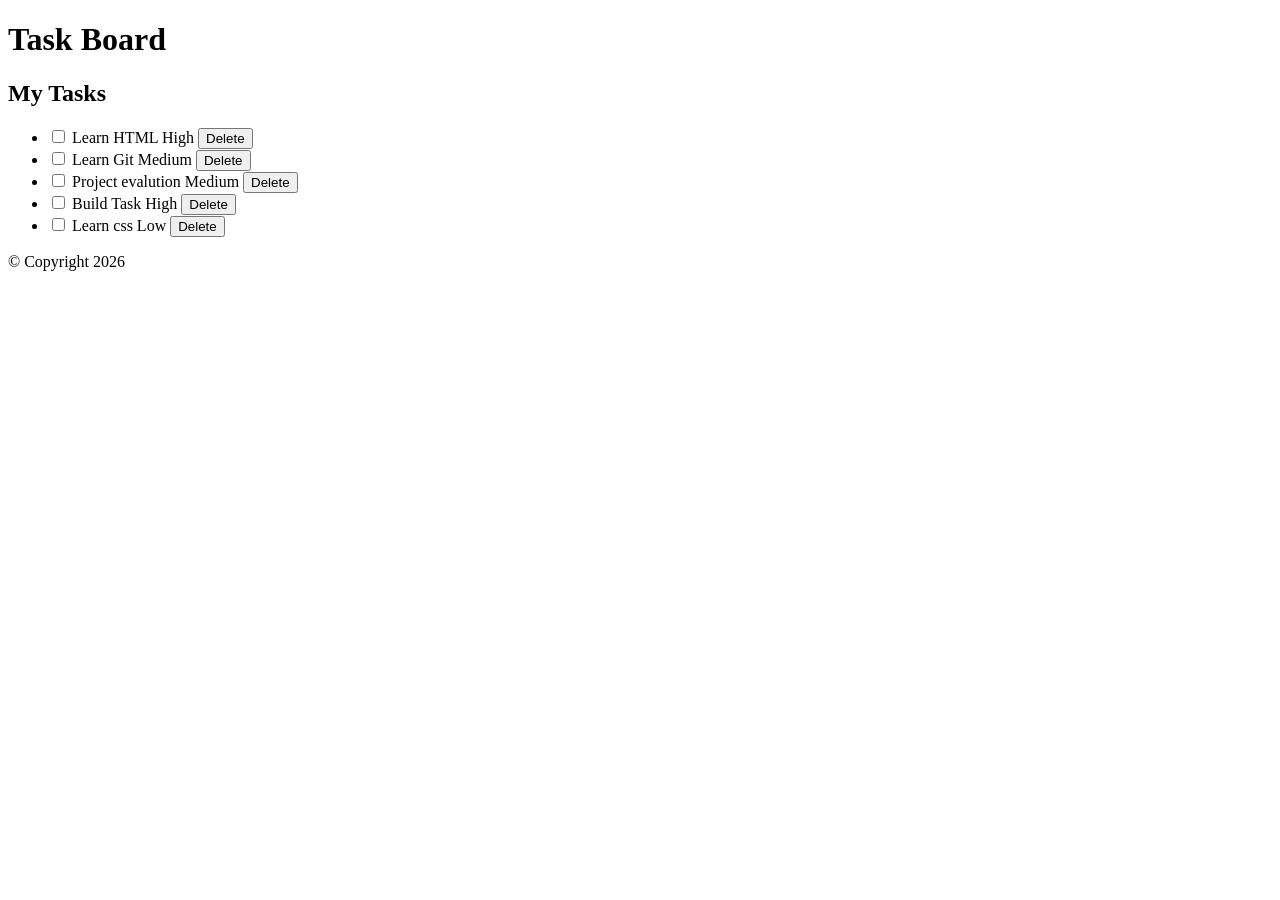
==== index.html @ bf848a1d "created header and my tasks section" ====
<!DOCTYPE html>
<html>
    <head>
        <meta name="viewport" content="width=device-width, initial-scale=1.0">
        <title>Task Board</title>
        <link rel="stylesheet" href="style.css">
    </head>
    <body>
    <header>
        <h1>Task Board</h1>
    </header>
    <main>
        <section>
            <h2>My Tasks</h2>
            <ul>
                <li>
                    <input type="checkbox" id="html">
                    <label>Learn HTML</label>
                    <span>High</span>
                    <button>Delete</button>
                </li>
                <li>
                    <input type="checkbox" id="git">
                    <label>Learn Git</label>
                    <span>Medium</span>
                    <button>Delete</button>
                </li>
                <li>
                    <input type="checkbox" id="evalution">
                    <label>Project evalution</label>
                    <span>Medium</span>
                    <button>Delete</button>
                </li>
                <li>
                    <input type="checkbox" id="task">
                    <label>Build Task</label>
                    <span>High</span>
                    <button>Delete</button>
                </li>
                <li>
                    <input type="checkbox" id="css">
                    <label>Learn css</label>
                    <span>Low</span>
                    <button>Delete</button>
                </li>
            </ul>
        </section>
       
        </main>
        <footer>&copy; Copyright 2026 </footer>
    </body>
</html>
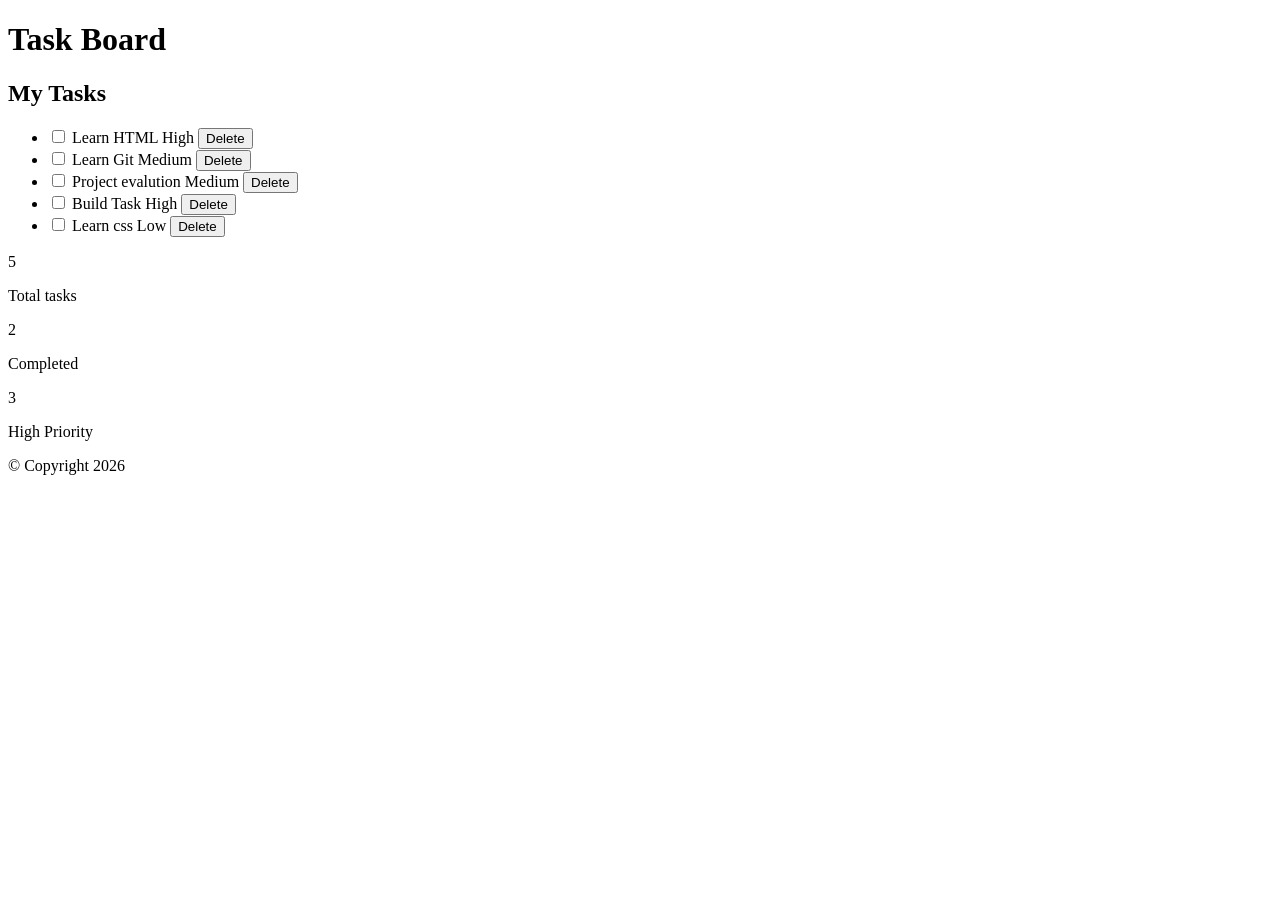
==== commit 3f052401: "implement add task form" ====
--- a/index.html
+++ b/index.html
@@ -45,7 +45,26 @@
                 </li>
             </ul>
         </section>
-       
+        <section>
+            <div class="stats-container">
+                <div class="stat-card">
+                    <span>5</span>
+                    <p>Total tasks</p>
+                </div>
+                <div class="stat-card">
+                    <span>2</span>
+                    <p>Completed</p>
+                </div>
+                <div class="stat-card">
+                    <span>3</span>
+                    <p>High Priority</p>
+                </div>
+            </div>
+        </section>
+        <section>
+            
+        </section>
+        <section></section>
         </main>
         <footer>&copy; Copyright 2026 </footer>
     </body>
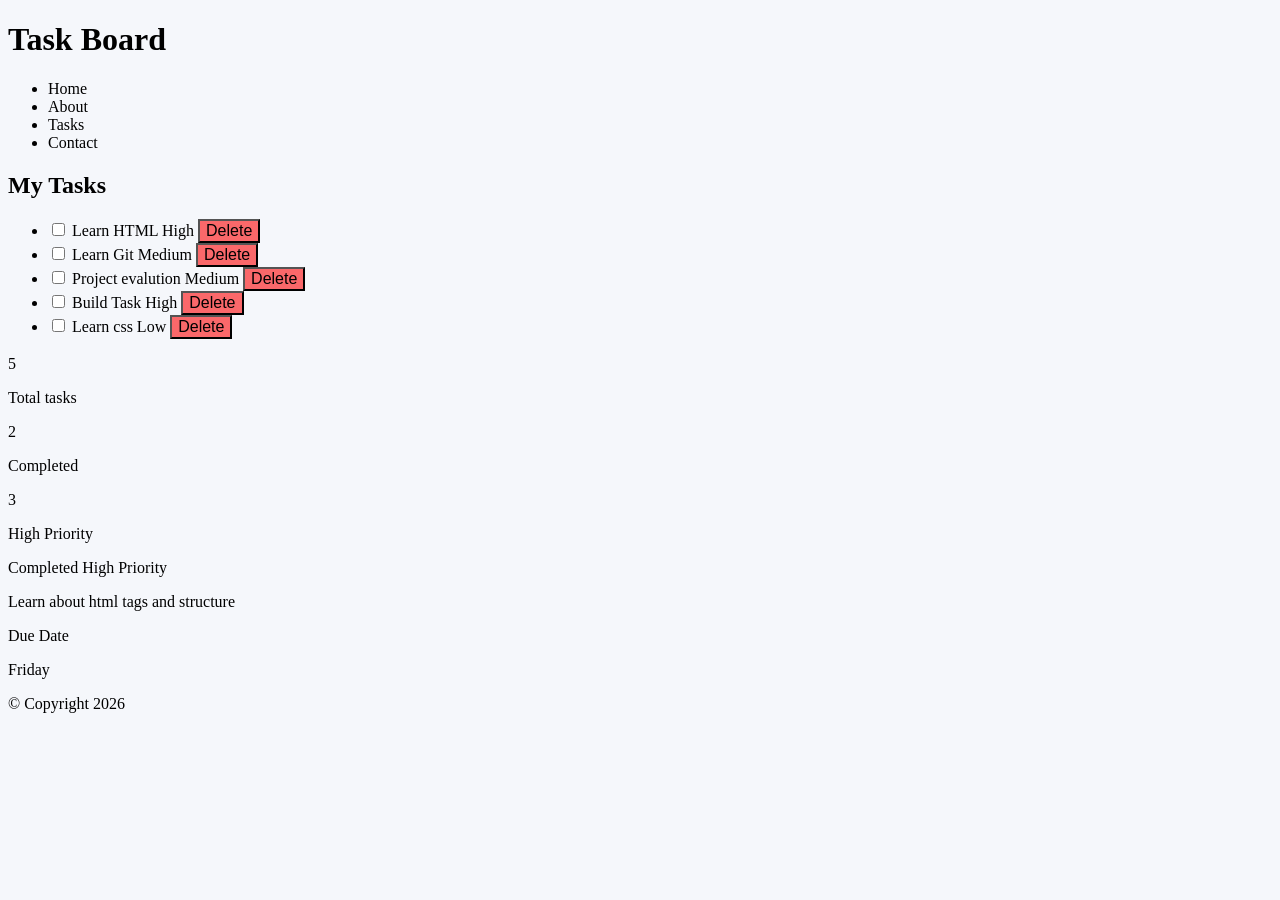
==== commit ee32b83f: "Add task statistics and details" ====
--- a/index.html
+++ b/index.html
@@ -8,6 +8,14 @@
     <body>
     <header>
         <h1>Task Board</h1>
+        <nav>
+            <ul>
+                <li>Home</li>
+                <li>About</li>
+                <li>Tasks</li>
+                <li>Contact</li>
+            </ul>
+        </nav>
     </header>
     <main>
         <section>
@@ -17,31 +25,31 @@
                     <input type="checkbox" id="html">
                     <label>Learn HTML</label>
                     <span>High</span>
-                    <button>Delete</button>
+                    <button class="dlt-btn">Delete</button>
                 </li>
                 <li>
                     <input type="checkbox" id="git">
                     <label>Learn Git</label>
                     <span>Medium</span>
-                    <button>Delete</button>
+                    <button class="dlt-btn">Delete</button>
                 </li>
                 <li>
                     <input type="checkbox" id="evalution">
                     <label>Project evalution</label>
                     <span>Medium</span>
-                    <button>Delete</button>
+                    <button class="dlt-btn">Delete</button>
                 </li>
                 <li>
                     <input type="checkbox" id="task">
                     <label>Build Task</label>
                     <span>High</span>
-                    <button>Delete</button>
+                    <button class="dlt-btn">Delete</button>
                 </li>
                 <li>
                     <input type="checkbox" id="css">
                     <label>Learn css</label>
                     <span>Low</span>
-                    <button>Delete</button>
+                    <button class="dlt-btn">Delete</button>
                 </li>
             </ul>
         </section>
@@ -62,7 +70,15 @@
             </div>
         </section>
         <section>
-            
+            <div>
+                <title>Learn HTML</title>
+                <span>Completed</span>
+                <span>High Priority</span>
+                <title>Description</title>
+                <p>Learn about html tags and structure</p>
+                <label>Due Date</label>
+                <p>Friday</p>
+            </div>
         </section>
         <section></section>
         </main>
--- a/style.css
+++ b/style.css
@@ -0,0 +1,14 @@
+body{
+    background-color: #F5F7FB;
+    color: ;
+}
+.dlt-btn{
+    background-color: rgba(255, 0, 0, 0.575);
+    font-weight: 200;
+    font-size: medium;
+
+}
+.dlt-btn:hover{
+    background-color: red;
+    font-weight: 300;
+}
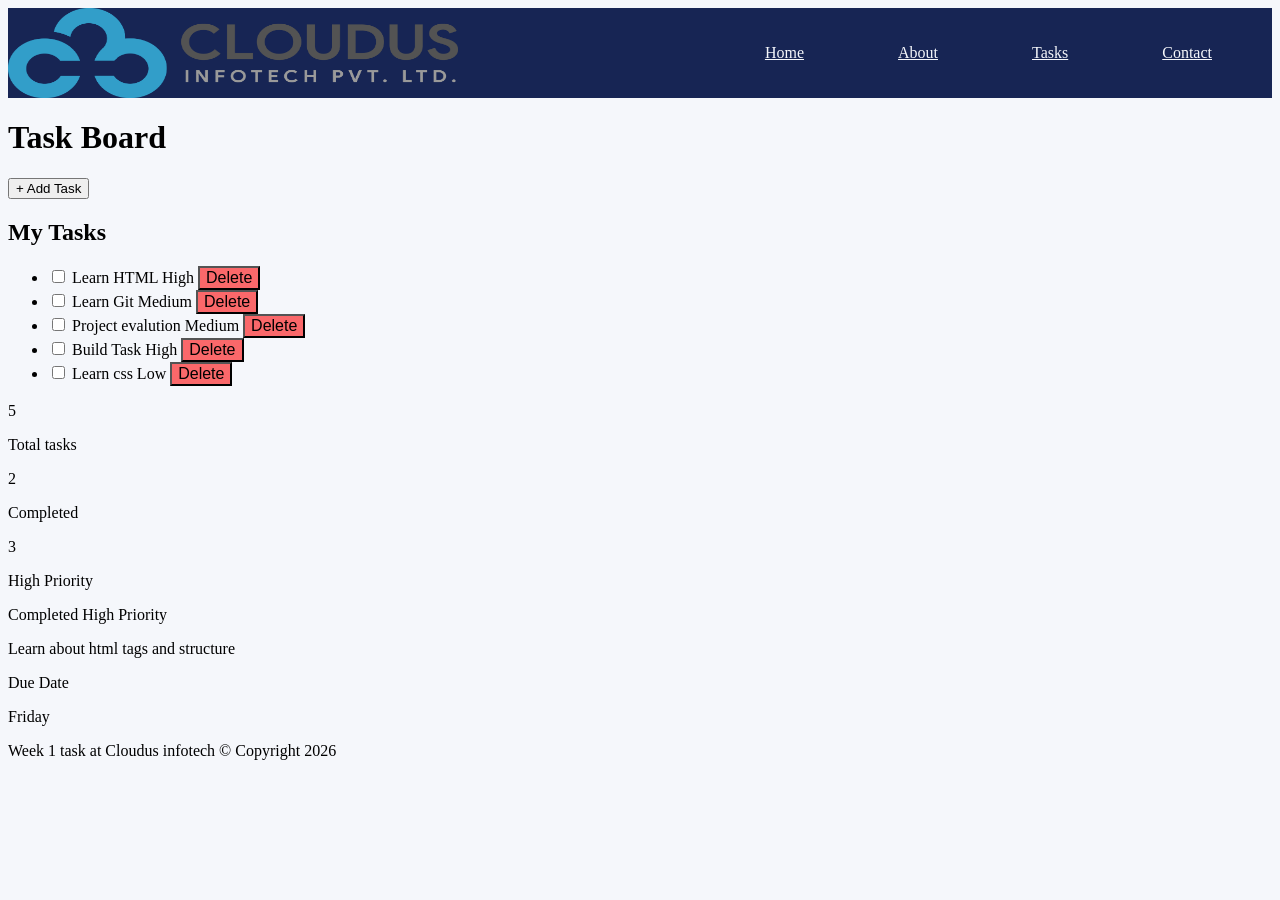
==== commit 65e4e020: "Add little css and improve structure" ====
--- a/index.html
+++ b/index.html
@@ -5,19 +5,23 @@
         <title>Task Board</title>
         <link rel="stylesheet" href="style.css">
     </head>
+    <nav class="navbar">
+            <img src="cloudus_infotech_logo.png" alt="cloudus_infotech_logo">
+               <div class="nav-link">
+                <a href="/home">Home</a>
+                <a href="/about">About</a>
+                <a href="form.html">Tasks</a>
+                <a href="/contact">Contact</a>
+                </div>
+        </nav>
     <body>
     <header>
         <h1>Task Board</h1>
-        <nav>
-            <ul>
-                <li>Home</li>
-                <li>About</li>
-                <li>Tasks</li>
-                <li>Contact</li>
-            </ul>
-        </nav>
     </header>
     <main>
+        <section>
+           <a href="form.html"><button class="add-task"> + Add Task</button></a>
+        </section>
         <section>
             <h2>My Tasks</h2>
             <ul>
@@ -80,8 +84,7 @@
                 <p>Friday</p>
             </div>
         </section>
-        <section></section>
         </main>
-        <footer>&copy; Copyright 2026 </footer>
+        <footer> Week 1 task at Cloudus infotech &copy; Copyright 2026 </footer>
     </body>
 </html>
--- a/style.css
+++ b/style.css
@@ -1,6 +1,23 @@
 body{
     background-color: #F5F7FB;
-    color: ;
+}
+.navbar{
+    display: flex;
+    justify-content: space-between;
+    align-items: center;
+    
+}
+.nav-link a{
+    color: #F5F7FB;
+    margin-right: 30px;
+    display: inline;
+    padding: 30px;
+    justify-content: space-evenly;
+    align-items: center;
+}
+img{
+    height: 10vh;
+    width: 50vh;
 }
 .dlt-btn{
     background-color: rgba(255, 0, 0, 0.575);
@@ -11,4 +28,67 @@
 .dlt-btn:hover{
     background-color: red;
     font-weight: 300;
-}+}
+.main{
+    display: flex;
+    justify-content: center;
+    align-items: center;
+    height: 100vh;
+}
+form{
+    padding: 12px;
+    border: 7px #d8dfe8 solid;
+    border-radius: 12px;
+    justify-content: space-evenly;
+    background-color: #F5F7FB;
+}
+.form-field{
+    padding: 12px;
+    margin-left: 30px;
+}
+.form-title{
+    color: #1E293B;
+    text-align: center;
+}
+.form.label{
+    padding: 50px;
+    margin-bottom: 10px;
+    justify-content: space-around;
+}
+input[type=text]{
+    width: 60%;
+    display: inline-block;
+}
+.ts-radio{
+    width: 70%;
+    display:inline-block;
+}
+.ts-priority{
+    width: 70%;
+    display:inline-block;
+}
+.form-btn{
+    padding: 12px;
+    margin: 30px;
+    display: flex;
+    justify-content: space-evenly;
+    align-items: center;
+}
+.reset{
+    padding: 2px;
+    border-radius: 5px;
+}
+.submit{
+    padding: 2px;
+    border-radius: 5px;
+}
+.submit:hover{
+    color: #3730A3;
+}
+.reset:hover{
+    color:#3730A3;
+}
+nav{
+    background-color: #172554;
+}
+
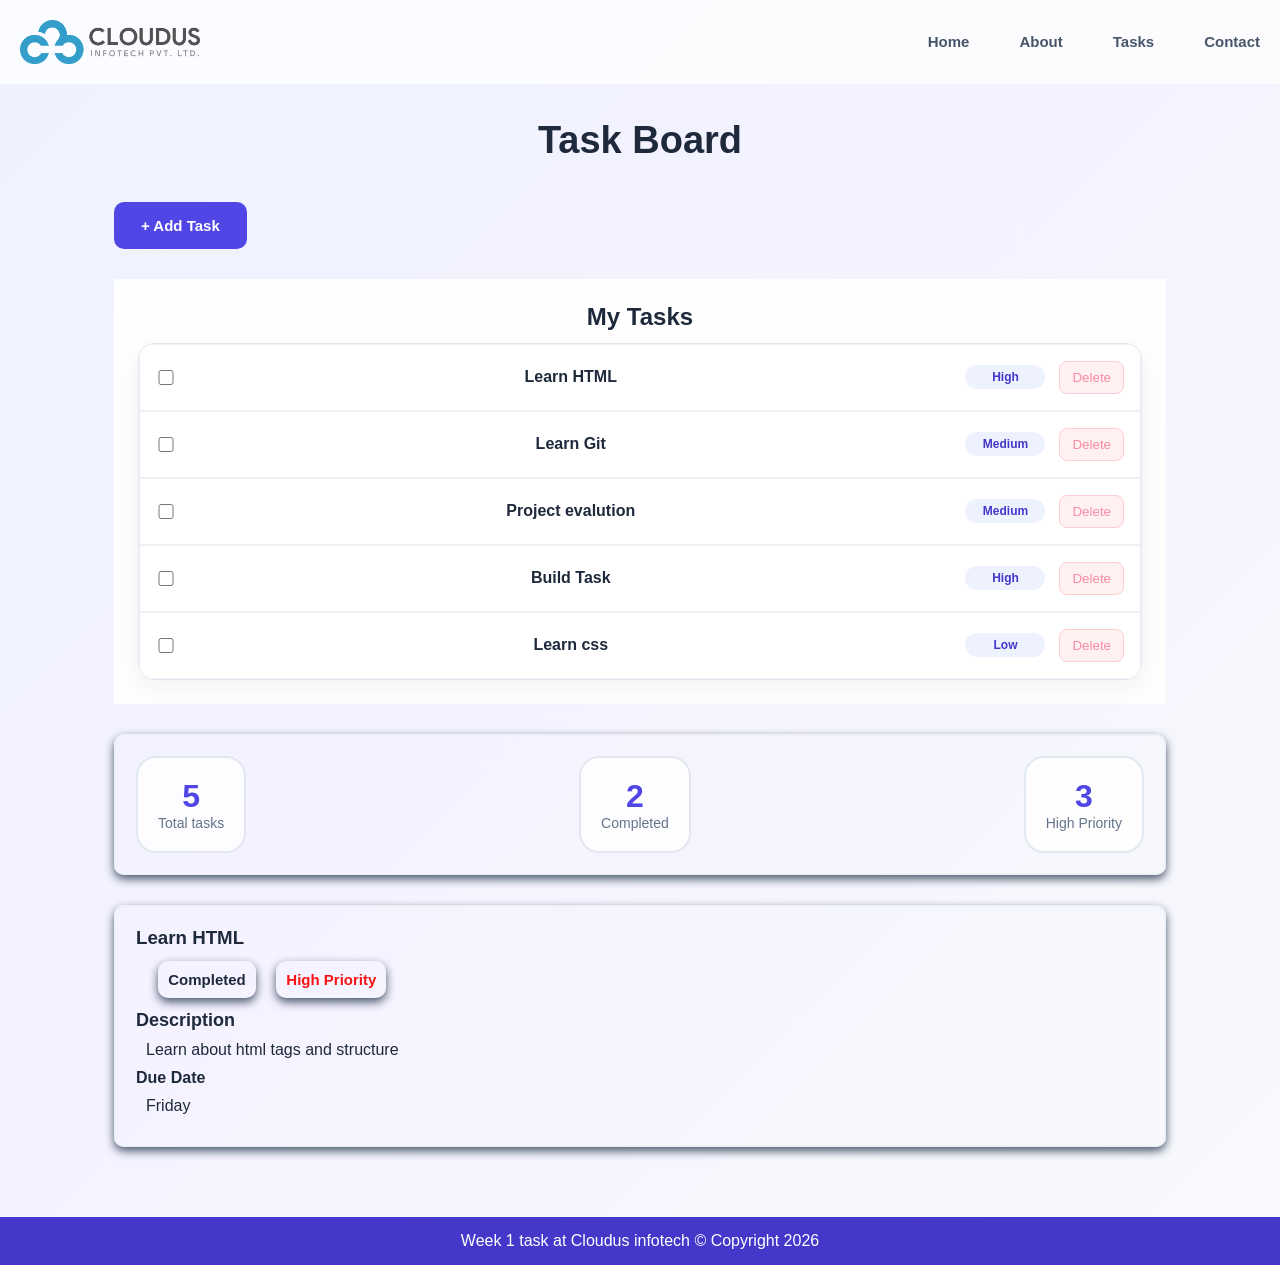
==== commit 0a57d690: "week 1 task with complete css" ====
--- a/index.html
+++ b/index.html
@@ -5,7 +5,8 @@
         <title>Task Board</title>
         <link rel="stylesheet" href="style.css">
     </head>
-    <nav class="navbar">
+    <body>
+        <nav class="navbar">
             <img src="cloudus_infotech_logo.png" alt="cloudus_infotech_logo">
                <div class="nav-link">
                 <a href="/home">Home</a>
@@ -14,15 +15,14 @@
                 <a href="/contact">Contact</a>
                 </div>
         </nav>
-    <body>
     <header>
         <h1>Task Board</h1>
     </header>
     <main>
         <section>
-           <a href="form.html"><button class="add-task"> + Add Task</button></a>
+           <a href="form.html" class="add-task">+ Add Task</a>
         </section>
-        <section>
+        <section class="mytask">
             <h2>My Tasks</h2>
             <ul>
                 <li>
@@ -73,12 +73,14 @@
                 </div>
             </div>
         </section>
-        <section>
-            <div>
-                <title>Learn HTML</title>
-                <span>Completed</span>
-                <span>High Priority</span>
-                <title>Description</title>
+        <section >
+            <div class="task-details">
+                <h3>Learn HTML</h3>
+                <div class="span-task">
+                <span class="Completed">Completed</span>
+                <span class="priority">High Priority</span>
+                </div>
+                <h4>Description</h4>
                 <p>Learn about html tags and structure</p>
                 <label>Due Date</label>
                 <p>Friday</p>
--- a/style.css
+++ b/style.css
@@ -1,94 +1,298 @@
+* {
+    margin: 0;
+    padding: 0;
+    box-sizing: border-box;
+}
 body{
-    background-color: #F5F7FB;
+    width: 100%;
+    min-width: 0;
+    margin: 0;
+    font-family: Arial, Helvetica, sans-serif;
+    color: #1e293b;
+    background: linear-gradient(135deg, #eef2ff, #f5f3ff, #f8fafc);
+    min-height: 100vh;
 }
 .navbar{
-    display: flex;
+    width: 100%;
+    min-width: 0;
+    min-height: 0;
+    display: flex;
+    flex-wrap: wrap;
+    gap: 20px;
+    justify-content:space-between;
+    align-items: center;
+    padding: 20px;
+    background-color: rgba(255, 255, 255, 0.75);
+}
+.nav-link{
+    min-width: 0;
+    max-width: 100%;
+    display: flex;
+    flex-wrap: wrap;
+    justify-content: center;
+    gap:50px;
+}
+.navbar img{
+    width: 180px;
+    max-width: 100%;
+    max-height: 60px;
+    object-fit: contain;
+}
+.navbar a{
+    color: #475569;
+    text-decoration: none;
+    font-size: 15px;
+    font-weight: bold;
+}
+header{
+    max-width: 100%;
+    align-items: center;
+    flex-wrap: wrap;
+    text-align: center;
+    gap: 15px;
+    padding: 35px 20px 20px;
+    display: flex;
+    justify-content: center;
+}
+header h1{
+    max-width: 100%;
+    font-size: 38px;
+    font-weight: 800;
+}
+header p{
+    width: 100%;
+}
+main {
+    width: 100%;
+    min-width: 0;
+    max-width: 1100px;
+    margin-inline: auto;
+    padding: 20px 24px 40px;
+}
+main section {
+    width: 100%;
+    min-width: 0;
+    margin-bottom: 30px;
+}
+main section > h2 {
+    margin-bottom: 20px;
+    font-size: 24px;
+}
+.task-header {
+    display: flex;
+    align-items: center;
     justify-content: space-between;
-    align-items: center;
-    
-}
-.nav-link a{
-    color: #F5F7FB;
-    margin-right: 30px;
+    flex-wrap: wrap;
+    gap: 12px;
+    margin-bottom: 20px;
+}
+
+main li span {
+    padding: 6px 11px;
+    border-radius: 20px;
+    font-size: 12px;
+    font-weight: bold;
+    background-color: #eef2ff;
+    color: #4338ca;
+    white-space: nowrap;
+}
+
+.dlt-btn {
+    display: inline-flex;
+    justify-content: center;
+    align-items: center;
+    background-color: #fff1f2;
+    color: #f98ba3;
+    border: 1px solid #fecdd3;
+    padding: 8px 12px;
+    border-radius: 8px;
+    cursor: pointer;
+}
+
+.dlt-btn:hover {
+    background-color: #f40010;
+}
+
+.add-task{
+    display: inline-flex;
+    align-items: center;
+    justify-content: center;
+    max-width: 100%;
+    border: 5px solid #4f46e5;
+    border-radius: 10px;
+    text-decoration: none;
+    color: white;
+    background-color: #4f46e5;
+    padding: 10px 22px;
+    font-size: 15px;
+    font-weight: bold;
+}
+
+.mytask{
+    width: 100%;
+    min-width: 0;
+    padding: 24px;
+    background: rgba(255, 255, 255, 0.9);
+}
+.mytask h2{
+    display: flex;
+    justify-content: center;
+    align-items: center;
+    margin-bottom: 12px;
+}
+
+.mytask ul{
+    width: 100%;
+    min-width: 0;
+    list-style: none;
+    background-color: rgba(255, 255, 255, 0.85);
+    border: 1px solid #e2e8f0;
+    border-radius: 16px;
+    display: flex;
+    flex-direction: column;
+    overflow: hidden;
+    justify-content: flex-start;
+    box-shadow: 0 8px 25px rgba(31, 41, 55, 0.05);
+
+}
+.mytask li{
+    width: 100%;
+    min-width: 0;
+    display: grid;
+    align-items: center;
+    grid-template-columns: auto 1fr 80px auto;
+    justify-content: space-around;
+    gap: 14px;
+    padding: 16px;
+    border: 1px solid #eef2f7;
+    flex: 1;
+    text-align: center;
+}
+
+.mytask label{
+    min-width: 0;
+    overflow-wrap: anywhere;
+    font-weight: 700;
+}
+.mytask li span {
+    display: inline-flex;
+    align-items: center;
+    justify-content: center;
+    max-width: 100%;
+    padding: 5px 12px;
+    border-radius: 50px;
+    font-size: 12px;
+    font-weight: 700;
+    text-align: center;
+    white-space: nowrap;
+}
+
+.mytask li input[type=checkbox]{
+    height: 15px;
+    width: 20px;
+    padding: 12px;
+}
+
+.stats-container{
+    width: 100%;
+    min-width: 0;
+    display: flex;
+    align-items: center;
+    justify-content: space-between;
+    padding: 20px;
+    margin: auto;
+    gap: 20px;
+    text-align: center;
+    border: 2px solid #eef2f7;
+    border-radius: 10px;
+    box-sizing: border-box;
+    box-shadow: 0 4px 10px #475569;
+}
+
+.stat-card{
+   min-width: 0;
+   display: flex;
+   flex-direction: column;
+   justify-content: center;
+   align-items: center;
+   border: 2px solid #e2e8f0;
+   background-color: rgba(255, 255, 255, 0.85);
+   border-radius: 20px;
+   padding: 20px;
+   text-align: center;
+}
+
+.stat-card:hover{
+    background-color: rgba(79, 70, 229, 0.12);
+}
+.stat-card span{
+    font-size: 32px;
+    font-weight: bold;
+    color: #4f46e5;
     display: inline;
-    padding: 30px;
-    justify-content: space-evenly;
-    align-items: center;
-}
-img{
-    height: 10vh;
-    width: 50vh;
-}
-.dlt-btn{
-    background-color: rgba(255, 0, 0, 0.575);
-    font-weight: 200;
-    font-size: medium;
-
-}
-.dlt-btn:hover{
-    background-color: red;
-    font-weight: 300;
-}
-.main{
-    display: flex;
-    justify-content: center;
-    align-items: center;
-    height: 100vh;
-}
-form{
+}
+.stat-card p{
+    color: #64748b;
+    font-size: 14px;
+}
+.task-details{
+    width: 100%;
+    min-width: 0;
+    display: grid;
+    justify-content: start;
+    padding: 20px;
+    border: 2px solid #eef2f7;
+    border-radius: 10px;
+    box-sizing: border-box;
+    box-shadow: 0 4px 10px #475569;
+}
+.span-task{
+    display: flex;
+    flex-direction: row;
     padding: 12px;
-    border: 7px #d8dfe8 solid;
-    border-radius: 12px;
-    justify-content: space-evenly;
-    background-color: #F5F7FB;
-}
-.form-field{
-    padding: 12px;
-    margin-left: 30px;
-}
-.form-title{
-    color: #1E293B;
-    text-align: center;
-}
-.form.label{
-    padding: 50px;
-    margin-bottom: 10px;
+    align-items: center;
     justify-content: space-around;
-}
-input[type=text]{
-    width: 60%;
-    display: inline-block;
-}
-.ts-radio{
-    width: 70%;
-    display:inline-block;
-}
-.ts-priority{
-    width: 70%;
-    display:inline-block;
-}
-.form-btn{
-    padding: 12px;
-    margin: 30px;
-    display: flex;
-    justify-content: space-evenly;
-    align-items: center;
-}
-.reset{
-    padding: 2px;
-    border-radius: 5px;
-}
-.submit{
-    padding: 2px;
-    border-radius: 5px;
-}
-.submit:hover{
-    color: #3730A3;
-}
-.reset:hover{
-    color:#3730A3;
-}
-nav{
-    background-color: #172554;
-}
-
+    min-width: 0;
+    flex-wrap: wrap;
+}
+.task-details span{
+    max-width: 100%;
+    display: grid;
+    flex-direction: column;
+    padding: 10px;
+    justify-content: space-around;
+    cursor: pointer;
+    font-size: 15px;
+    font-weight: 600;
+    border-radius: 10px;
+    box-shadow: 0 4px 10px #475569;
+
+}
+.Completed:hover{
+    background-color: rgb(1, 148, 1);
+    color: white;
+}
+.priority{
+    max-width: 100%;
+    color: rgb(249, 18, 18);
+}
+.task-details h4{
+    margin-bottom: 0 auto;
+    font-size: 18px;
+    font-weight: 700;
+}
+.task-details p{
+    font-size: 16px;
+    padding: 10px;
+}
+.task-details label{
+    font-weight: bold;
+}
+footer{
+    background-color: #4338ca;
+    color: white;
+    font-family: Arial, Helvetica, sans-serif;
+    font-size: 16px;
+    padding: 15px;
+    text-align: center;
+}
